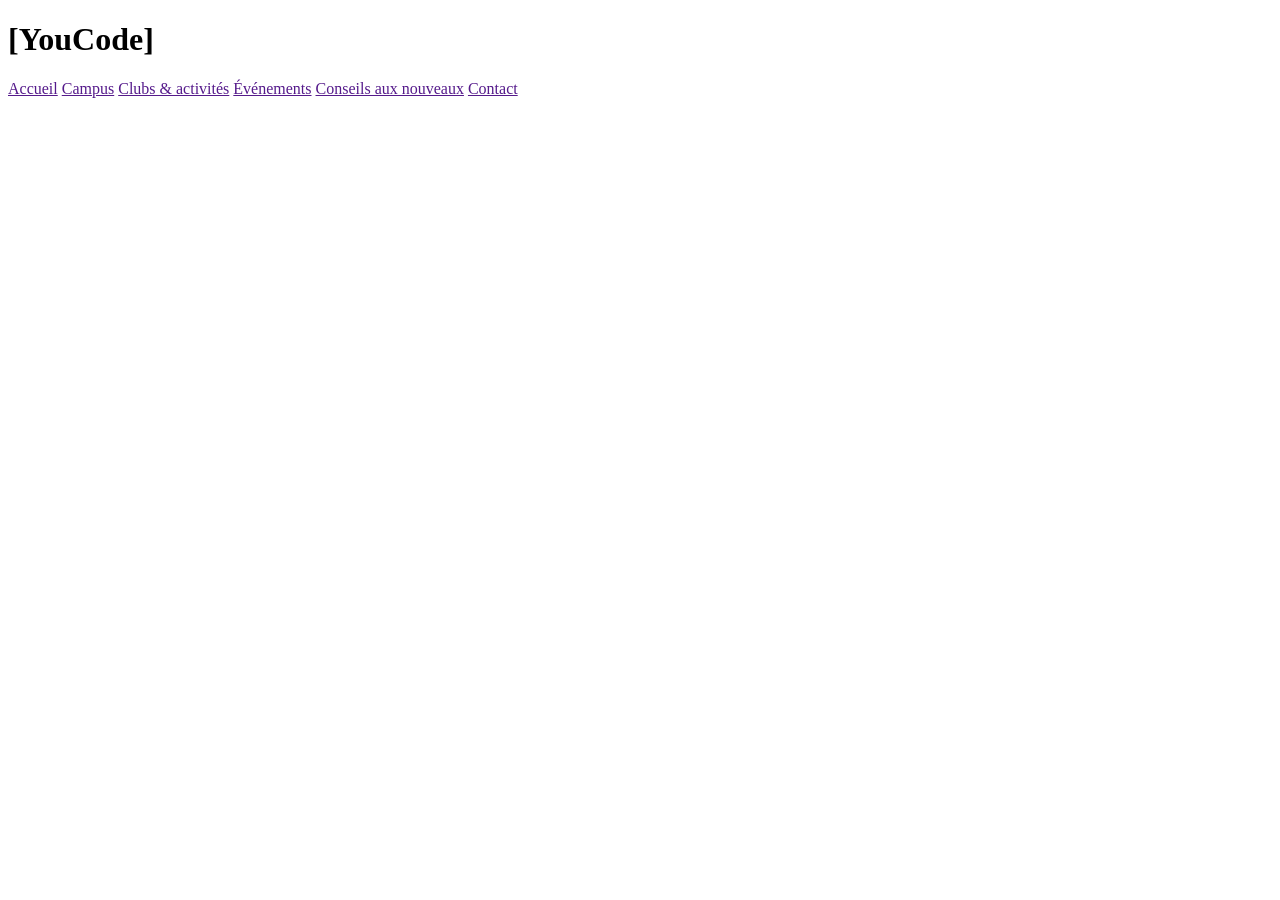
==== index.html @ 1bfc80f8 "Add initial project structure" ====
<!DOCTYPE html>
<html lang="en">

<head>
    <meta charset="UTF-8">
    <meta name="viewport" content="width=device-width, initial-scale=1.0">
    <title>Accueil</title>
    <style></style>
</head>

<body>
    <header>
        
        <h1>[YouCode]</h1>
        <a href="">Accueil</a>
        <a href="">Campus</a>
        <a href="">Clubs & activités</a>
        <a href="">Événements</a>
        <a href="">Conseils aux nouveaux</a>
        <a href="">Contact</a>
    </header>



    <main>

    </main>


    <footer>

    </footer>

</body>

</html>
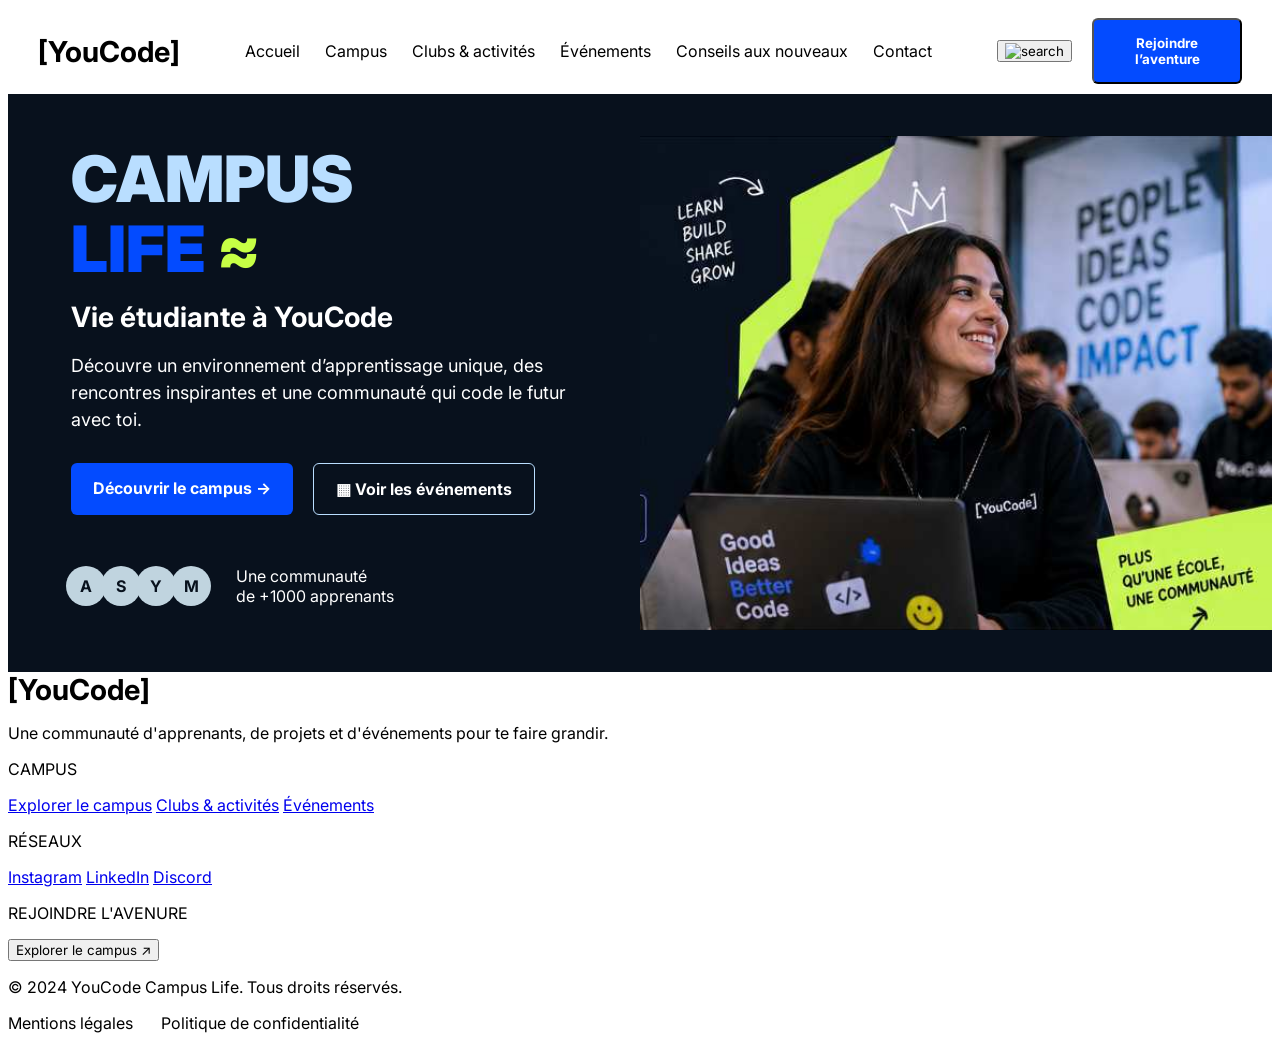
==== commit 0b306392: "the header and the hero section of the first page" ====
--- a/index.html
+++ b/index.html
@@ -5,30 +5,139 @@
     <meta charset="UTF-8">
     <meta name="viewport" content="width=device-width, initial-scale=1.0">
     <title>Accueil</title>
-    <style></style>
+    <link rel="stylesheet" href="css/style.css">
+    <link rel="preconnect" href="https://fonts.googleapis.com">
+    <link rel="preconnect" href="https://fonts.gstatic.com" crossorigin>
+    <link href="https://fonts.googleapis.com/css2?family=Inter:wght@400;500;600;700;800&display=swap" rel="stylesheet">
 </head>
 
 <body>
     <header>
-        
-        <h1>[YouCode]</h1>
-        <a href="">Accueil</a>
-        <a href="">Campus</a>
-        <a href="">Clubs & activités</a>
-        <a href="">Événements</a>
-        <a href="">Conseils aux nouveaux</a>
-        <a href="">Contact</a>
+        <div>
+            <h1 class="logo">[YouCode]</h1>
+        </div>
+        <nav class="nav-bar">
+            <a href="">Accueil</a>
+            <a href="">Campus</a>
+            <a href="">Clubs & activités</a>
+            <a href="">Événements</a>
+            <a href="">Conseils aux nouveaux</a>
+            <a href="">Contact</a>
+        </nav>
+        <div class="left-section">
+            <button><img src="assets/icons/magnifying-glass.png" alt="search" class="search"></button>
+            <a href="inscription.html">
+                <button class="button-rejoin">Rejoindre<br>l’aventure</button>
+            </a>
+        </div>
     </header>
 
 
+    <main>
+        <section class="top-section">
 
-    <main>
+            <div class="hero-content">
+
+                <h1 class="hero-title">
+                    <span class="campus">CAMPUS</span>
+                    <span class="life">
+                        LIFE <span class="symbol">≈</span>
+                    </span>
+                </h1>
+
+                <h2>Vie étudiante à YouCode</h2>
+
+                <p class="hero-description">
+                    Découvre un environnement d’apprentissage unique,
+                    des rencontres inspirantes et une communauté qui code
+                    le futur avec toi.
+                </p>
+
+                <div class="hero-buttons">
+                    <a href="campus.html" class="btn-primary">
+                        Découvrir le campus →
+                    </a>
+
+                    <a href="#" class="btn-secondary">
+                        ▦ Voir les événements
+                    </a>
+                </div>
+
+                <div class="hero-community">
+                    <div class="avatars">
+                        <span>A</span>
+                        <span>S</span>
+                        <span>Y</span>
+                        <span>M</span>
+                    </div>
+
+                    <p>
+                        Une communauté<br>
+                        de +1000 apprenants
+                    </p>
+                </div>
+
+            </div>
+
+            <div class="hero-image">
+                <img src="assets/images/imge.jpg" alt="Vie étudiante à YouCode" class="girl-img">
+            </div>
+
+        </section>
+
+        <section class="second-section">
+            <div></div>
+        </section>
+
+
+
+
+
+
+
+
+
 
     </main>
 
 
+
+
+
+
+
     <footer>
+        <div>
+            <div>
+                <h1 class="logo">[YouCode]</h1>
+                <p>Une communauté d'apprenants, de projets et d'événements pour te faire grandir.</p>
+            </div>
+            <div>
+                <div>
+                    <p>CAMPUS</p>
+                    <a href="#">Explorer le campus</a>
+                    <a href="#">Clubs & activités</a>
+                    <a href="#">Événements</a>
+                </div>
 
+                <div>
+                    <p>RÉSEAUX</p>
+                    <a href="#">Instagram</a>
+                    <a href="#">LinkedIn</a>
+                    <a href="#">Discord</a>
+                </div>
+            </div>
+
+            <div>
+                <p>REJOINDRE L'AVENURE</p>
+                <button>Explorer le campus ↗</button>
+            </div>
+        </div>
+        <div>
+            <p>© 2024 YouCode Campus Life. Tous droits réservés.</p>
+            <pre>Mentions légales       Politique de confidentialité </pre>
+
+        </div>
     </footer>
 
 </body>
--- a/css/style.css
+++ b/css/style.css
@@ -0,0 +1,173 @@
+* {
+    box-sizing: border-box;
+    font-family: "Inter", sans-serif;
+}
+
+header {
+    display: flex;
+    align-items: center;
+    justify-content: space-between;
+    width: 100%;
+    padding: 10px 30px;
+    gap: 20px;
+}
+
+.button-rejoin {
+    font-weight: bolder;
+    border-radius: 6px;
+    color: #ffffff;
+    background-color: #034bff;
+    width: 150px;
+
+
+
+    padding: 15px 22px;
+    border-radius: 6px;
+    text-decoration: none;
+    font-weight: 700;
+
+}
+
+.logo {
+    font-size: 1.8rem;
+    font-weight: 700;
+    margin: 0;
+}
+
+.nav-bar {
+    display: flex;
+    align-items: center;
+    gap: 25px;
+}
+
+.nav-bar a {
+    position: relative;
+    color: black;
+    text-decoration: none;
+    white-space: nowrap;
+}
+
+.nav-bar a:hover {
+    color: #034bff;
+    text-decoration: underline;
+}
+
+.left-section {
+    display: flex;
+    align-items: center;
+    gap: 20px;
+}
+
+.search {
+    width: 30px;
+}
+
+
+
+.top-section {
+    display: flex;
+    align-items: center;
+    width: 100%;
+    background-color: #08111d;
+    color: white;
+}
+
+
+.hero-content {
+    width: 50%;
+    padding: 50px 5%;
+}
+
+.hero-title {
+    margin: 0;
+    font-size: clamp(48px, 5vw, 88px);
+    font-weight: 900;
+    line-height: 1.1;
+    letter-spacing: 0;
+}
+
+.campus {
+    display: block;
+    color: #b9deff;
+}
+
+.life {
+    display: block;
+    color: #034bff;
+}
+
+.symbol {
+    color: #c6ff45;
+}
+
+.hero-content h2 {
+    font-size: 28px;
+    margin: 15px 0;
+}
+
+.hero-description {
+    font-size: 18px;
+    line-height: 1.5;
+    margin-bottom: 30px;
+}
+
+
+.hero-buttons {
+    display: flex;
+    gap: 20px;
+    flex-wrap: wrap;
+}
+
+.btn-primary,
+.btn-secondary {
+    padding: 15px 22px;
+    border-radius: 6px;
+    text-decoration: none;
+    font-weight: 700;
+}
+
+.btn-primary {
+    background-color: #034bff;
+    color: white;
+}
+
+.btn-secondary {
+    border: 1px solid #b9deff;
+    color: white;
+}
+
+
+.hero-community {
+    display: flex;
+    align-items: center;
+    gap: 25px;
+    margin-top: 35px;
+}
+
+.avatars {
+    display: flex;
+}
+
+.avatars span {
+    display: flex;
+    align-items: center;
+    justify-content: center;
+    width: 40px;
+    height: 40px;
+    border-radius: 50%;
+    background-color: #c0d4df;
+    color: #08111d;
+    font-weight: 700;
+    margin-left: -5px;
+}
+
+
+.hero-image {
+    width: 50%;
+}
+
+.girl-img {
+    display: block;
+    width: 100%;
+    height: auto;
+}
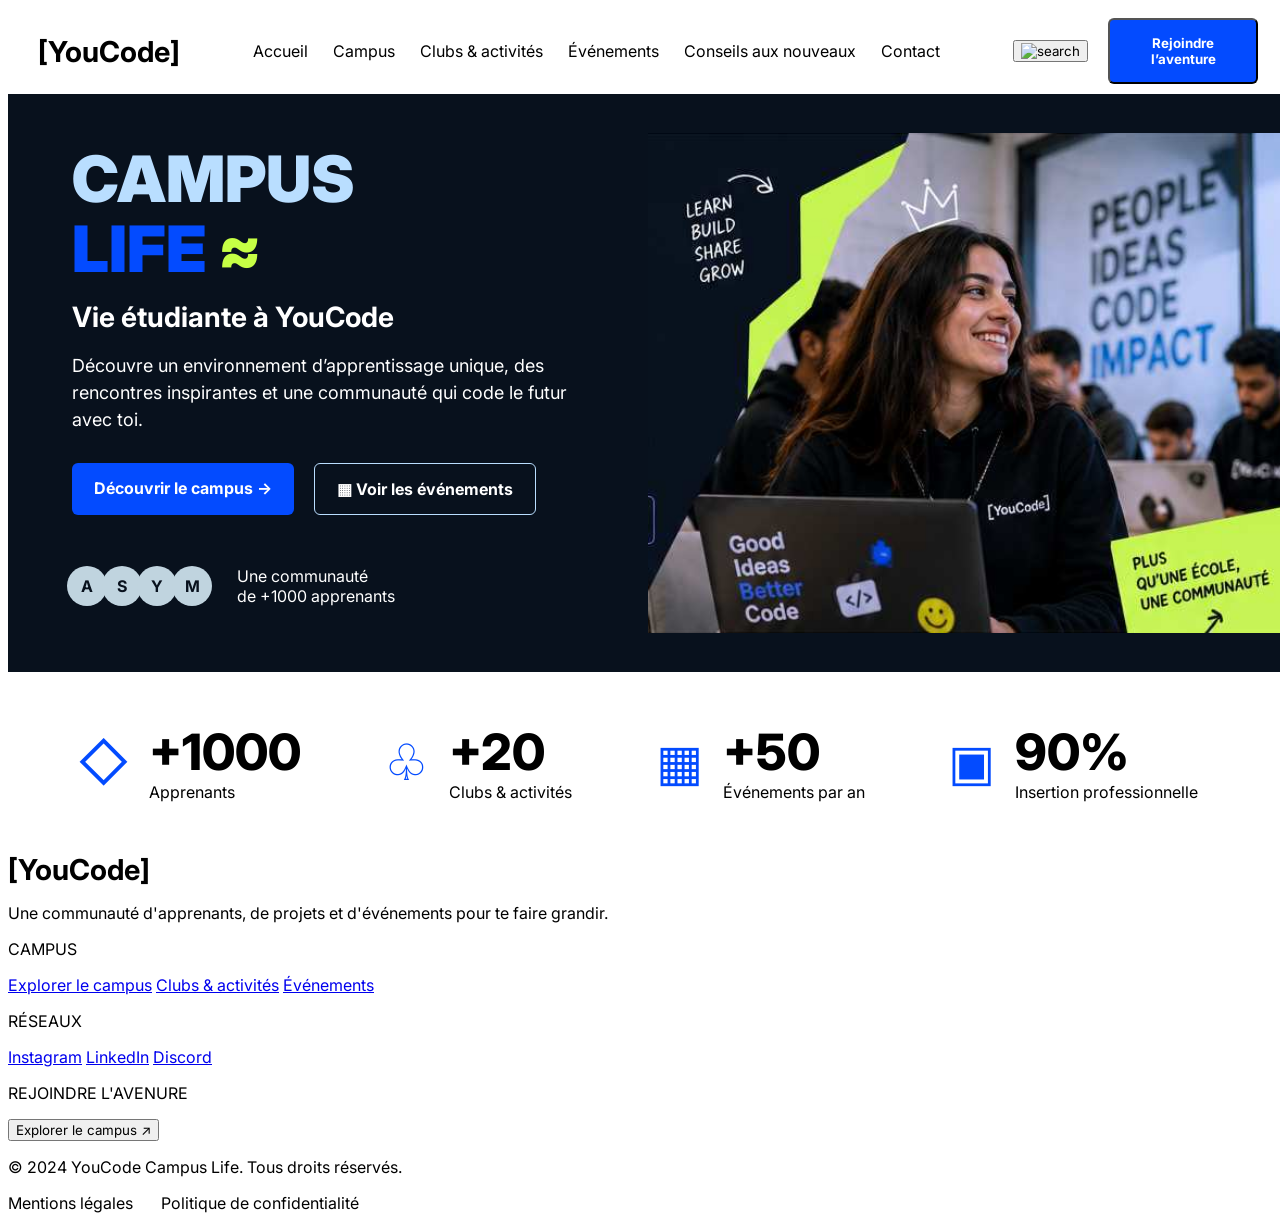
==== commit e2d6a74b: "second section on the main" ====
--- a/index.html
+++ b/index.html
@@ -86,7 +86,32 @@
         </section>
 
         <section class="second-section">
-            <div></div>
+            <div class="clee-items">
+                <p class="icons">&#x25C7</p>
+                <p class="statistique"><span class="social">+1000</span><br>
+                    <span>Apprenants</span>
+                </p>
+            </div>
+            <div class="clee-items">
+                <p class="icons">&#x2667</p>
+                <p class="statistique"><span class="social">+20</span><br>
+                    <span>Clubs & activités</span>
+                </p>
+            </div>
+            <div class="clee-items">
+                <p class="icons">&#x25A6</p>
+                <p class="statistique"><span class="social">+50</span><br>
+                    Événements par an</p>
+            </div>
+            <div class="clee-items">
+                <p class="icons">&#x25A3</p>
+                <p class="statistique"><span class="social">90%</span><br>
+                    Insertion professionnelle</p>
+            </div>
+
+
+
+
         </section>
 
 
--- a/css/style.css
+++ b/css/style.css
@@ -1,3 +1,7 @@
+body {
+    width: 100%;
+}
+
 * {
     box-sizing: border-box;
     font-family: "Inter", sans-serif;
@@ -18,9 +22,6 @@
     color: #ffffff;
     background-color: #034bff;
     width: 150px;
-
-
-
     padding: 15px 22px;
     border-radius: 6px;
     text-decoration: none;
@@ -170,4 +171,33 @@
     display: block;
     width: 100%;
     height: auto;
+
+}
+
+.second-section {
+    margin: 10px 70px;
+    display: flex;
+    align-items: center;
+    justify-content: space-between;
+}
+
+.clee-items {
+    display: flex;
+    align-items: center;
+    justify-content: center;
+}
+
+.icons {
+    font-size: 50px;
+    color: #034BFF;
+}
+
+.statistique {
+    margin: 0 20px;
+    padding: 0;
+}
+
+.social {
+    font-size: 50px;
+    font-weight: 800;
 }
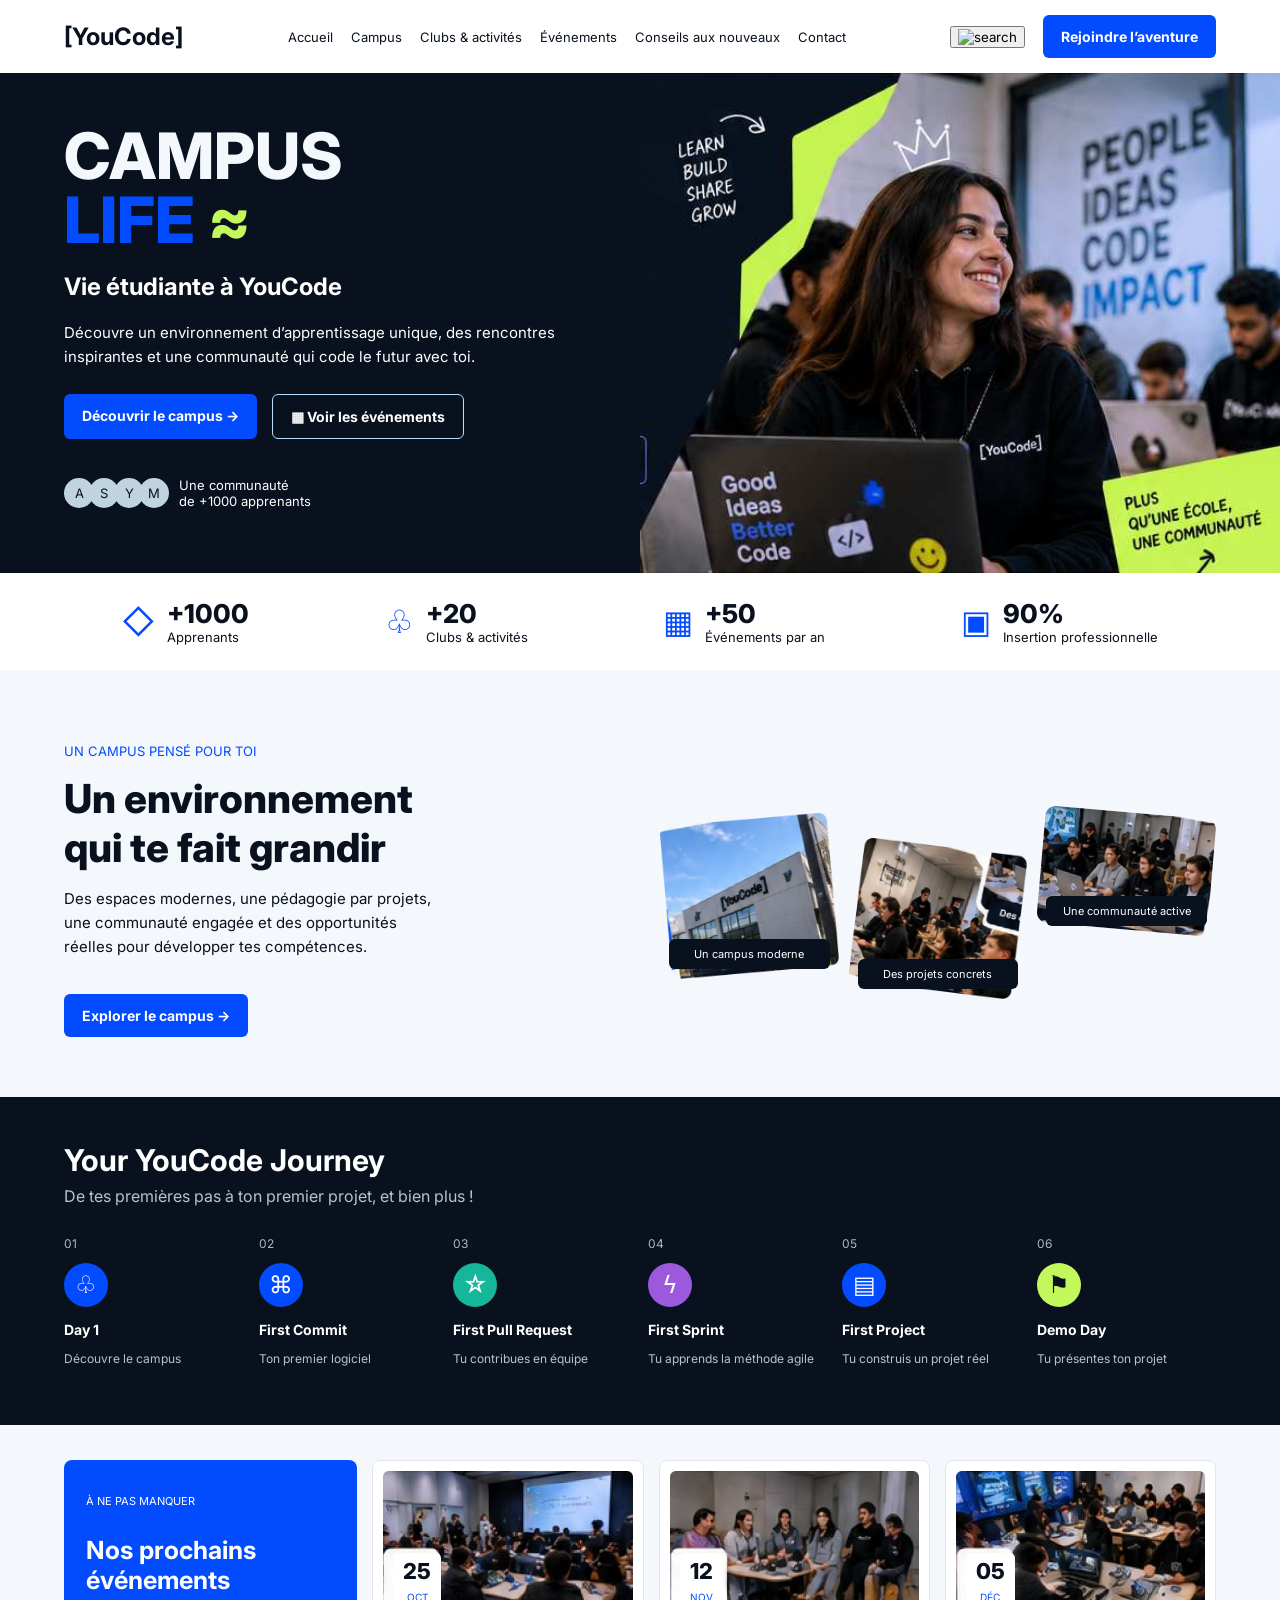
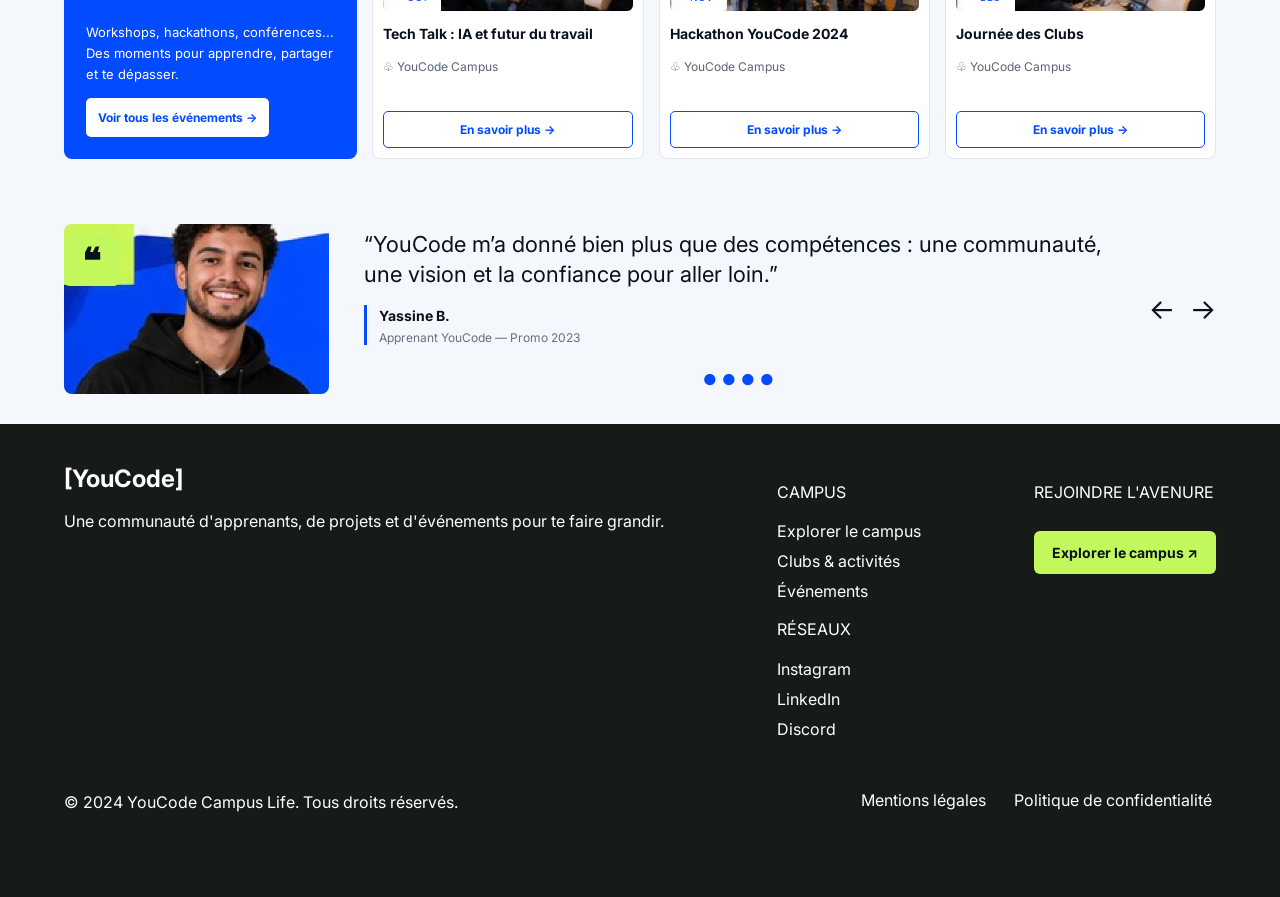
==== commit fb15900d: "add the last sections and the footer" ====
--- a/index.html
+++ b/index.html
@@ -1,5 +1,5 @@
 <!DOCTYPE html>
-<html lang="en">
+<html lang="fr">
 
 <head>
     <meta charset="UTF-8">
@@ -17,52 +17,43 @@
             <h1 class="logo">[YouCode]</h1>
         </div>
         <nav class="nav-bar">
-            <a href="">Accueil</a>
+            <a href="index.html">Accueil</a>
             <a href="">Campus</a>
             <a href="">Clubs & activités</a>
-            <a href="">Événements</a>
+            <a href="#evenements">Événements</a>
             <a href="">Conseils aux nouveaux</a>
             <a href="">Contact</a>
         </nav>
         <div class="left-section">
             <button><img src="assets/icons/magnifying-glass.png" alt="search" class="search"></button>
-            <a href="inscription.html">
-                <button class="button-rejoin">Rejoindre<br>l’aventure</button>
-            </a>
+            <a href="inscription.html" class="btn-primary">Rejoindre l’aventure</a>
         </div>
     </header>
 
 
     <main>
         <section class="top-section">
-
             <div class="hero-content">
-
                 <h1 class="hero-title">
                     <span class="campus">CAMPUS</span>
                     <span class="life">
                         LIFE <span class="symbol">≈</span>
                     </span>
                 </h1>
-
                 <h2>Vie étudiante à YouCode</h2>
-
                 <p class="hero-description">
                     Découvre un environnement d’apprentissage unique,
                     des rencontres inspirantes et une communauté qui code
                     le futur avec toi.
                 </p>
-
                 <div class="hero-buttons">
                     <a href="campus.html" class="btn-primary">
                         Découvrir le campus →
                     </a>
-
-                    <a href="#" class="btn-secondary">
+                    <a href="#evenements" class="btn-secondary">
                         ▦ Voir les événements
                     </a>
                 </div>
-
                 <div class="hero-community">
                     <div class="avatars">
                         <span>A</span>
@@ -70,21 +61,18 @@
                         <span>Y</span>
                         <span>M</span>
                     </div>
-
                     <p>
                         Une communauté<br>
                         de +1000 apprenants
                     </p>
                 </div>
-
-            </div>
-
+            </div>
             <div class="hero-image">
                 <img src="assets/images/imge.jpg" alt="Vie étudiante à YouCode" class="girl-img">
             </div>
 
+
         </section>
-
         <section class="second-section">
             <div class="clee-items">
                 <p class="icons">&#x25C7</p>
@@ -108,22 +96,200 @@
                 <p class="statistique"><span class="social">90%</span><br>
                     Insertion professionnelle</p>
             </div>
-
-
-
-
         </section>
 
-
-
-
-
-
-
-
-
+        <section class="presen-campus">
+            <div class="left">
+                <p class="text1">UN CAMPUS PENSÉ POUR TOI</p>
+                <p class="text2">Un environnement <br>
+                    qui te fait grandir</p>
+                <p class="text3">Des espaces modernes, une pédagogie par projets, <br>
+                    une communauté engagée et des opportunités <br>
+                    réelles pour développer tes compétences.</p>
+                <a href="campus.html" class="btn-4th">Explorer le campus →</a>
+            </div>
+
+
+            <div class="right">
+                
+                <div class="image1">
+                    <img src="assets/images/imag1.png" alt="" class="img1">
+                    <p class="campus-moderne">Un campus moderne</p>
+                </div>
+                <div class="image2">
+                    <img src="assets/images/img2.png" alt="" class="img2">
+                    <p class="projets-concrets">Des projets concrets</p>
+                </div>
+                <div class="image3">
+                        <img src="assets/images/img3.png" alt="" class="img3">
+                        <p class="communaute-active">Une communauté active</p>
+                </div>
+
+            </div>
+
+
+
+
+        </section>
+
+
+
+
+
+
+
+
+
+
+
+        <!-- Your YouCode Journey -->
+        <section class="journey-section" id="journey">
+            <h2>Your YouCode Journey</h2>
+            <p>De tes premières pas à ton premier projet, et bien plus !</p>
+            <div class="journey-steps">
+                <div class="journey-step"><span class="step-number">01</span><span class="step-icon">♧</span><h3>Day 1</h3><p>Découvre le campus</p></div>
+                <div class="journey-step"><span class="step-number">02</span><span class="step-icon">⌘</span><h3>First Commit</h3><p>Ton premier logiciel</p></div>
+                <div class="journey-step"><span class="step-number">03</span><span class="step-icon green">☆</span><h3>First Pull Request</h3><p>Tu contribues en équipe</p></div>
+                <div class="journey-step"><span class="step-number">04</span><span class="step-icon pink">ϟ</span><h3>First Sprint</h3><p>Tu apprends la méthode agile</p></div>
+                <div class="journey-step"><span class="step-number">05</span><span class="step-icon">▤</span><h3>First Project</h3><p>Tu construis un projet réel</p></div>
+                <div class="journey-step"><span class="step-number">06</span><span class="step-icon lime">⚑</span><h3>Demo Day</h3><p>Tu présentes ton projet</p></div>
+            </div>
+        </section>
+
+        <!-- Events -->
+  <section class="events-section" id="evenements">
+
+    <div class="events-intro">
+        <p>À NE PAS MANQUER</p>
+
+        <h2>Nos prochains événements</h2>
+
+        <p>
+            Workshops, hackathons, conférences...
+            Des moments pour apprendre, partager
+            et te dépasser.
+        </p>
+
+        <a href="#evenements" class="events-main-link">
+            Voir tous les événements →
+        </a>
+    </div>
+
+    <!-- Event 1 -->
+    <div class="event-card">
+
+        <div class="event-photo">
+            <img src="assets/images/img4.png" alt="Tech Talk">
+
+            <span class="event-date">
+                25<br>
+                <small>OCT</small>
+            </span>
+        </div>
+
+        <h3>Tech Talk : IA et futur du travail</h3>
+
+        <p>♧ YouCode Campus</p>
+
+        <a href="inscription.html">En savoir plus →</a>
+    </div>
+
+    <!-- Event 2 -->
+    <div class="event-card">
+
+        <div class="event-photo">
+            <img src="/assets/images/img5.png" alt="Hackathon YouCode">
+
+            <span class="event-date">
+                12<br>
+                <small>NOV</small>
+            </span>
+        </div>
+
+        <h3>Hackathon YouCode 2024</h3>
+
+        <p>♧ YouCode Campus</p>
+
+        <a href="inscription.html">En savoir plus →</a>
+    </div>
+
+    <!-- Event 3 -->
+    <div class="event-card">
+
+        <div class="event-photo">
+            <img src="assets/images/img6.png" alt="Journée des Clubs">
+
+            <span class="event-date">
+                05<br>
+                <small>DÉC</small>
+            </span>
+        </div>
+
+        <h3>Journée des Clubs</h3>
+
+        <p>♧ YouCode Campus</p>
+
+        <a href="inscription.html">En savoir plus →</a>
+    </div>
+
+</section>
+
+        <!-- Student testimonial -->
+<section class="testimonial-section">
+
+    <div class="testimonial-photo">
+        <img src="assets/images/img7.png" alt="Yassine B.">
+        <span class="quote-icon">❝</span>
+    </div>
+
+    <div class="testimonial-text">
+
+        <p class="testimonial-quote">
+            “YouCode m’a donné bien plus que des compétences :
+            une communauté, une vision et la confiance
+            pour aller loin.”
+        </p>
+
+        <div class="testimonial-author">
+            <strong>Yassine B.</strong>
+            <p>Apprenant YouCode — Promo 2023</p>
+        </div>
+
+        <div class="testimonial-dots">
+            <span>●</span>
+            <span>●</span>
+            <span>●</span>
+            <span>●</span>
+        </div>
+
+    </div>
+
+    <div class="testimonial-arrows">
+        <span>←</span>
+        <span>→</span>
+    </div>
+
+</section>
 
     </main>
+
+
+
+
+
+
+
+
+
+
+
+
+
+
+
+
+
+
 
 
 
@@ -155,7 +321,7 @@
 
             <div>
                 <p>REJOINDRE L'AVENURE</p>
-                <button>Explorer le campus ↗</button>
+                <a href="campus.html" class="btn-3rd">Explorer le campus ↗</a>
             </div>
         </div>
         <div>
--- a/css/style.css
+++ b/css/style.css
@@ -1,133 +1,66 @@
-body {
-    width: 100%;
-}
-
+/* GENERAL */
 * {
     box-sizing: border-box;
     font-family: "Inter", sans-serif;
 }
 
+body {
+    margin: 0;
+    color: #08111d;
+}
+
+/* HEADER */
 header {
     display: flex;
-    align-items: center;
     justify-content: space-between;
-    width: 100%;
-    padding: 10px 30px;
+    align-items: center;
     gap: 20px;
-}
-
-.button-rejoin {
-    font-weight: bolder;
-    border-radius: 6px;
-    color: #ffffff;
-    background-color: #034bff;
-    width: 150px;
-    padding: 15px 22px;
+    padding: 15px 5%;
+    flex-wrap: wrap;
+}
+
+.logo {
+    margin: 0;
+    font-size: 24px;
+}
+
+.nav-bar,
+.left-section {
+    display: flex;
+    align-items: center;
+    gap: 18px;
+    flex-wrap: wrap;
+}
+
+.nav-bar a {
+    color: #08111d;
+    text-decoration: none;
+    font-size: 13px;
+}
+
+.nav-bar a:hover {
+    color: #034bff;
+}
+
+.search {
+    width: 22px;
+}
+
+/* BUTTONS */
+.btn-primary,
+.btn-secondary,
+.btn-3rd,
+.btn-4th {
+    display: inline-block;
+    padding: 13px 18px;
     border-radius: 6px;
     text-decoration: none;
     font-weight: 700;
-
-}
-
-.logo {
-    font-size: 1.8rem;
-    font-weight: 700;
-    margin: 0;
-}
-
-.nav-bar {
-    display: flex;
-    align-items: center;
-    gap: 25px;
-}
-
-.nav-bar a {
-    position: relative;
-    color: black;
-    text-decoration: none;
-    white-space: nowrap;
-}
-
-.nav-bar a:hover {
-    color: #034bff;
-    text-decoration: underline;
-}
-
-.left-section {
-    display: flex;
-    align-items: center;
-    gap: 20px;
-}
-
-.search {
-    width: 30px;
-}
-
-
-
-.top-section {
-    display: flex;
-    align-items: center;
-    width: 100%;
-    background-color: #08111d;
-    color: white;
-}
-
-
-.hero-content {
-    width: 50%;
-    padding: 50px 5%;
-}
-
-.hero-title {
-    margin: 0;
-    font-size: clamp(48px, 5vw, 88px);
-    font-weight: 900;
-    line-height: 1.1;
-    letter-spacing: 0;
-}
-
-.campus {
-    display: block;
-    color: #b9deff;
-}
-
-.life {
-    display: block;
-    color: #034bff;
-}
-
-.symbol {
-    color: #c6ff45;
-}
-
-.hero-content h2 {
-    font-size: 28px;
-    margin: 15px 0;
-}
-
-.hero-description {
-    font-size: 18px;
-    line-height: 1.5;
-    margin-bottom: 30px;
-}
-
-
-.hero-buttons {
-    display: flex;
-    gap: 20px;
-    flex-wrap: wrap;
+    font-size: 14px;
 }
 
 .btn-primary,
-.btn-secondary {
-    padding: 15px 22px;
-    border-radius: 6px;
-    text-decoration: none;
-    font-weight: 700;
-}
-
-.btn-primary {
+.btn-4th {
     background-color: #034bff;
     color: white;
 }
@@ -137,12 +70,72 @@
     color: white;
 }
 
+.btn-3rd {
+    background-color: #c3f85c;
+    color: #08111d;
+}
+
+/* HERO */
+.top-section {
+    display: flex;
+    align-items: center;
+    background-color: #08111d;
+    color: white;
+}
+
+.hero-content,
+.hero-image {
+    width: 50%;
+}
+
+.hero-content {
+    padding: 40px 5%;
+}
+
+.girl-img {
+    display: block;
+    width: 100%;
+    height: auto;
+}
+
+.hero-title {
+    font-size: 64px;
+    line-height: 1;
+    margin: 0;
+    font-weight: 800;
+}
+
+.campus,
+.life {
+    display: block;
+}
+
+.campus { color: #f4f7fc; }
+.life { color: #034bff; }
+.symbol { color: #c3f85c; }
+
+.hero-content h2 {
+    font-size: 24px;
+}
+
+.hero-description {
+    line-height: 1.6;
+    font-size: 15px;
+}
+
+.hero-buttons {
+    display: flex;
+    gap: 15px;
+    flex-wrap: wrap;
+    margin-top: 25px;
+}
 
 .hero-community {
     display: flex;
     align-items: center;
-    gap: 25px;
-    margin-top: 35px;
+    gap: 15px;
+    margin-top: 25px;
+    font-size: 13px;
 }
 
 .avatars {
@@ -151,53 +144,421 @@
 
 .avatars span {
     display: flex;
-    align-items: center;
     justify-content: center;
-    width: 40px;
-    height: 40px;
+    align-items: center;
+    width: 30px;
+    height: 30px;
     border-radius: 50%;
     background-color: #c0d4df;
     color: #08111d;
-    font-weight: 700;
-    margin-left: -5px;
-}
-
-
-.hero-image {
+    margin-right: -5px;
+}
+
+/* STATISTICS */
+.second-section {
+    display: flex;
+    justify-content: space-around;
+    gap: 20px;
+    padding: 25px 5%;
+}
+
+.clee-items {
+    display: flex;
+    align-items: center;
+    gap: 12px;
+}
+
+.icons {
+    font-size: 32px;
+    color: #034bff;
+    margin: 0;
+}
+
+.statistique {
+    margin: 0;
+    font-size: 13px;
+}
+
+.social {
+    font-size: 26px;
+    font-weight: 800;
+}
+
+/* CAMPUS */
+.presen-campus {
+    display: flex;
+    align-items: center;
+    gap: 40px;
+    background-color: #f4f7fc;
+    padding: 60px 5%;
+}
+
+.left,
+.right {
     width: 50%;
 }
 
-.girl-img {
+.text1 {
+    color: #034bff;
+    font-size: 13px;
+}
+
+.text2 {
+    font-size: 40px;
+    font-weight: 800;
+    margin: 15px 0;
+}
+
+.text3 {
+    font-size: 15px;
+    line-height: 1.6;
+}
+
+.btn-4th {
+    margin-top: 20px;
+}
+
+.right {
+    display: flex;
+    align-items: center;
+    gap: 10px;
+}
+
+.image1,
+.image2,
+.image3 {
+    position: relative;
+    width: 33.33%;
+    min-width: 0;
+}
+
+.image1 { margin-top: 25px; }
+.image2 { margin-top: 70px; }
+.image3 { margin-bottom: 25px; }
+
+.img1,
+.img2,
+.img3 {
     display: block;
     width: 100%;
     height: auto;
-
-}
-
-.second-section {
-    margin: 10px 70px;
-    display: flex;
-    align-items: center;
+}
+
+.campus-moderne,
+.projets-concrets,
+.communaute-active {
+    position: absolute;
+    bottom: 10px;
+    left: 5%;
+    width: 90%;
+    margin: 0;
+    padding: 8px 5px;
+    text-align: center;
+    font-size: 11px;
+    color: white;
+    background-color: #08111d;
+    border-radius: 6px;
+}
+
+/* JOURNEY */
+.journey-section {
+    background-color: #08111d;
+    color: white;
+    padding: 45px 5%;
+}
+
+.journey-section h2 {
+    margin: 0 0 8px;
+    font-size: 30px;
+}
+
+.journey-section > p {
+    margin: 0 0 30px;
+    color: #b9c2d1;
+}
+
+.journey-steps {
+    display: flex;
     justify-content: space-between;
-}
-
-.clee-items {
+    gap: 15px;
+}
+
+.journey-step {
+    width: 16%;
+}
+
+.step-number {
+    display: block;
+    color: #aab5c6;
+    font-size: 12px;
+    margin-bottom: 12px;
+}
+
+.step-icon {
     display: flex;
     align-items: center;
     justify-content: center;
-}
-
-.icons {
-    font-size: 50px;
-    color: #034BFF;
-}
-
-.statistique {
-    margin: 0 20px;
-    padding: 0;
-}
-
-.social {
-    font-size: 50px;
+    width: 44px;
+    height: 44px;
+    border-radius: 50%;
+    background-color: #034bff;
+    color: white;
+    font-size: 24px;
+}
+
+.step-icon.green { background-color: #16b69a; }
+.step-icon.pink { background-color: #9c59dd; }
+.step-icon.lime { background-color: #c3f85c; color: #08111d; }
+
+.journey-step h3 {
+    font-size: 14px;
+    margin-bottom: 6px;
+}
+
+.journey-step p {
+    font-size: 12px;
+    color: #b9c2d1;
+    line-height: 1.5;
+}
+
+/* EVENTS */
+.events-section {
+    display: flex;
+    gap: 15px;
+    padding: 35px 5%;
+    background-color: #f4f7fc;
+    align-items: stretch;
+}
+
+.events-intro,
+.event-card {
+    flex: 1;
+    min-width: 0;
+    border-radius: 8px;
+}
+
+.events-intro {
+    background-color: #034bff;
+    color: white;
+    padding: 22px;
+    display: flex;
+    flex-direction: column;
+}
+
+.events-intro > p:first-child {
+    font-size: 11px;
+}
+
+.events-intro h2 {
+    font-size: 25px;
+    margin: 14px 0;
+}
+
+.events-intro p {
+    font-size: 13px;
+    line-height: 1.6;
+}
+
+.events-main-link {
+    display: inline-block;
+    align-self: flex-start;
+    margin-top: auto;
+    color: #034bff;
+    background-color: white;
+    padding: 12px;
+    text-decoration: none;
+    border-radius: 5px;
+    font-size: 12px;
+    font-weight: 700;
+}
+
+.event-card {
+    display: flex;
+    flex-direction: column;
+    background-color: white;
+    padding: 10px;
+    border: 1px solid #e1e6f0;
+}
+
+.event-photo {
+    position: relative;
+    height: 140px;
+    border-radius: 6px;
+    background-color: #c9d6e8;
+    overflow: hidden;
+}
+
+.event-photo img {
+    display: block;
+    width: 100%;
+    height: 100%;
+    object-fit: cover;
+}
+
+.event-date {
+    position: absolute;
+    bottom: 0;
+    left: 10px;
+    padding: 7px 10px;
+    border-radius: 5px 5px 0 0;
+    background-color: white;
+    color: #08111d;
+    font-size: 22px;
     font-weight: 800;
-}+    text-align: center;
+    line-height: 1;
+}
+
+.event-date small {
+    font-size: 10px;
+    color: #034bff;
+    font-weight: 400;
+}
+
+.event-card h3 {
+    font-size: 14px;
+    margin: 14px 0 5px;
+}
+
+.event-card p {
+    font-size: 12px;
+    color: #596374;
+}
+
+.event-card a {
+    display: block;
+    padding: 10px;
+    text-align: center;
+    color: #034bff;
+    border: 1px solid #034bff;
+    border-radius: 5px;
+    text-decoration: none;
+    font-size: 12px;
+    font-weight: 700;
+    margin-top: auto;
+}
+
+.event-card a:hover {
+    background-color: #034bff;
+    color: white;
+}
+
+/* TESTIMONIAL */
+.testimonial-section {
+    display: flex;
+    align-items: center;
+    gap: 35px;
+    padding: 30px 5%;
+    background-color: #f4f7fc;
+}
+
+.testimonial-photo {
+    position: relative;
+    width: 23%;
+    min-width: 150px;
+    height: 170px;
+    background-color: #dbe5f2;
+    border-radius: 8px;
+}
+
+.testimonial-photo img {
+    display: block;
+    width: 100%;
+    height: 100%;
+    object-fit: cover;
+    border-radius: 8px;
+}
+
+.quote-icon {
+    position: absolute;
+    top: 12px;
+    left: 0;
+    display: flex;
+    align-items: center;
+    justify-content: center;
+    width: 55px;
+    height: 50px;
+    border-radius: 5px;
+    background-color: #c3f85c;
+    color: #08111d;
+    font-size: 35px;
+    font-weight: 800;
+}
+
+.testimonial-text {
+    flex: 1;
+    min-width: 0;
+}
+
+.testimonial-quote {
+    font-size: 22px;
+    line-height: 1.4;
+    margin: 0 0 15px;
+}
+
+.testimonial-author {
+    border-left: 3px solid #034bff;
+    padding-left: 12px;
+}
+
+.testimonial-author strong {
+    font-size: 14px;
+}
+
+.testimonial-author p {
+    font-size: 12px;
+    color: #667080;
+    margin: 5px 0;
+}
+
+.testimonial-dots {
+    display: flex;
+    justify-content: center;
+    gap: 5px;
+    margin-top: 25px;
+    color: #034bff;
+}
+
+.testimonial-dots span {
+    font-size: 15px;
+}
+
+.testimonial-arrows {
+    display: flex;
+    gap: 15px;
+    font-size: 28px;
+    color: #08111d;
+}
+
+.testimonial-arrows span {
+    cursor: pointer;
+}
+
+/* FOOTER */
+footer {
+    background-color: #161b18;
+    color: white;
+    padding: 40px 5%;
+}
+
+footer > div {
+    display: flex;
+    justify-content: space-between;
+    gap: 30px;
+    margin-bottom: 25px;
+}
+
+footer p {
+    line-height: 1.6;
+}
+
+footer a {
+    display: block;
+    color: white;
+    text-decoration: none;
+    margin: 10px 0;
+}
+
+footer .btn-3rd {
+    color: #08111d;
+}
